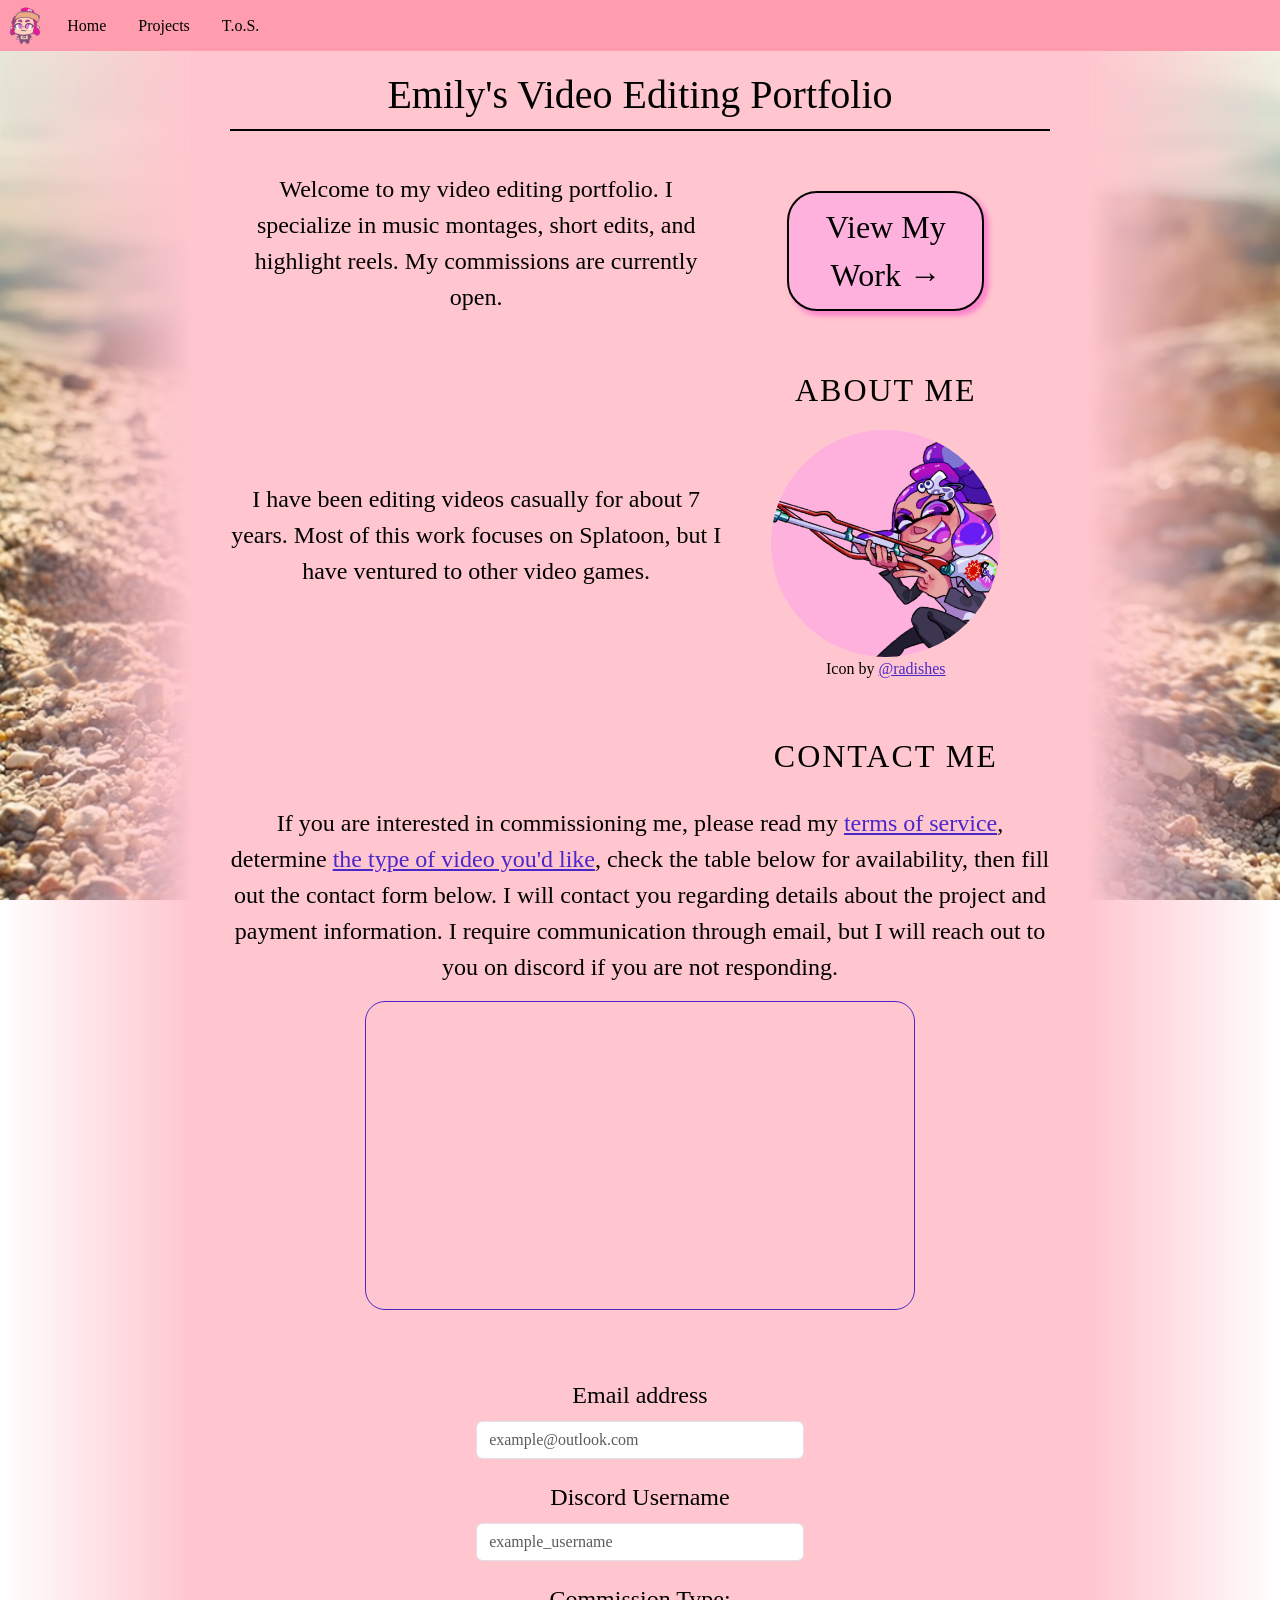
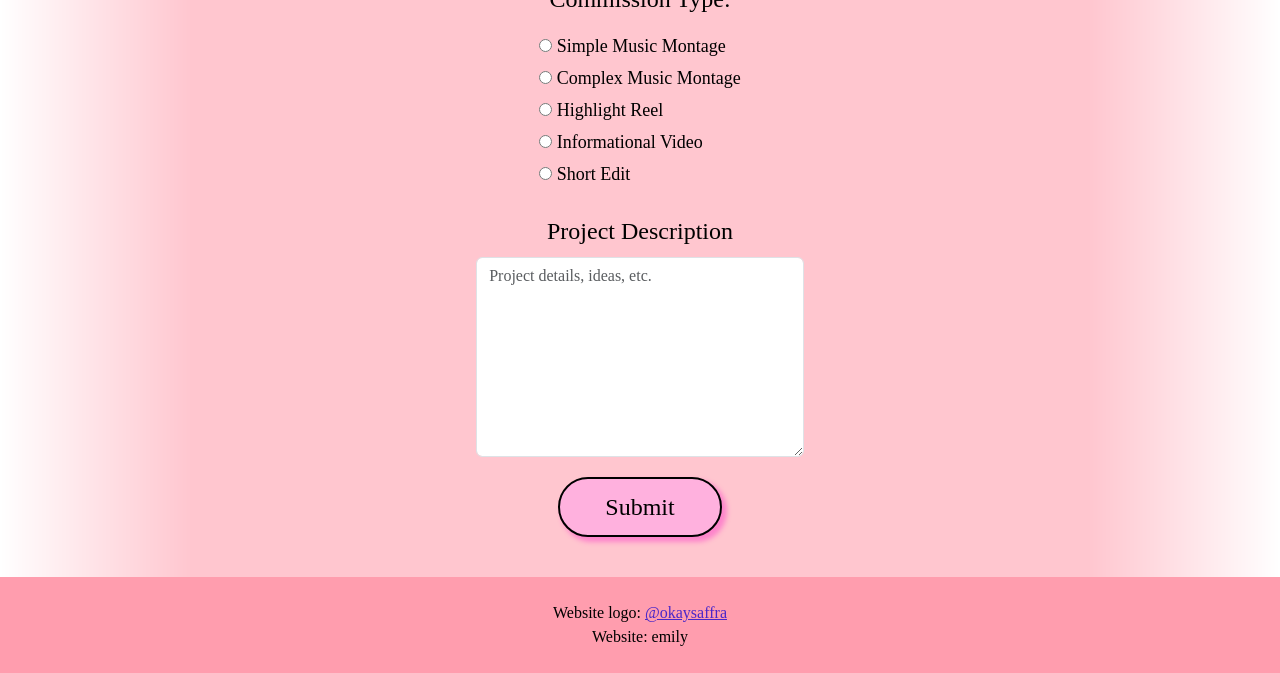
==== index.html @ 86e78cb7 "Initial commit" ====
<!DOCTYPE html>
<html lang="en">
  <head>
    <meta charset="utf-8" />
    <meta name="viewport" content="width=device-width, initial-scale=1" />
    <title>Emily's Portfolio</title>
    <link
      href="https://cdn.jsdelivr.net/npm/bootstrap@5.3.2/dist/css/bootstrap.min.css"
      rel="stylesheet"
      integrity="sha384-T3c6CoIi6uLrA9TneNEoa7RxnatzjcDSCmG1MXxSR1GAsXEV/Dwwykc2MPK8M2HN"
      crossorigin="anonymous"
    />
    <link rel="stylesheet" href="css/stylesheet.css" />
  </head>
  <body>
    <nav>
      <div class="container-fluid" id="nav-container">
        <ul class="nav">
          <li class="nav-item" id="SiteLogo">
            <img src="images/SaffraArtColored.png" alt="Emily Logo" class="nav-icon">
          </li>
          <li class="nav-item">
            <a class="nav-link active" href="index.html">Home</a>
          </li>
          <li class="nav-item">
            <a class="nav-link" href="projects.html">Projects</a>
          </li>
          <li class="nav-item">
            <a class="nav-link" href="terms.html">T.o.S.</a>
          </li>
        </ul>
      </div>
    </nav>

    <div class="body-content">
      <div class="left-block"></div>
      <div class="main-content">
        <h1>Emily's Video Editing Portfolio</h1>
        <p class="line"></p>
        <div id="site-intro">
          <p>Welcome to my video editing portfolio.
            I specialize in music montages, short edits,
            and highlight reels. My commissions are currently open.
          </p>
          <button class="site-button" onclick="window.location.href='projects.html'">View My Work →</button>
        </div>

        <div id="about-me">
          <p></p>
          <h2 id="header">ABOUT ME</h2>

          <p>
            I have been editing videos casually for about 7 years. 
            Most of this work focuses on Splatoon, but I have 
            ventured to other video games.
          </p>
          <img src="images/RadishArtSquiffer.png" id="about-me-image" alt="Image of Emily holding a squiffer">

          <p></p>
          <p id="credit-text">Icon by <a href="https://www.twitter.com/_radishes">@radishes</a></p>
        </div>

        <div id="contact">
          <p></p>
          <h2 id="header">CONTACT ME</h2>
        </div>

        <p id="contact-text">
          If you are interested in commissioning me, please read my <a href="terms.html">terms of service</a>,
          determine <a href="projects.html">the type of video you'd like</a>, check the table below for availability, then fill out the contact form below.
          I will contact you regarding details about the project and payment information.
          I require communication through email, but I will reach out to you on discord
          if you are not responding.
        </p>

        <iframe id="commission-sheet" src="https://docs.google.com/spreadsheets/d/e/2PACX-1vSfqMJmOEPA4BlGHG0s7c3xJvJTo83CSfFviwhsajAjKUHZxOcNJ5gECP0cftumrFjM48ZRYaNTzrAT/pubhtml?gid=0&amp;single=true&amp;widget=true&amp;headers=false"></iframe>
 
        <form name="gform" id="gform">
          <div class="form-element">
            <label for="email" class="form-label">Email address</label>
            <input type="email" class="form-control" name="entry.486751082" id="entry.486751082" placeholder="example@outlook.com" required>
          </div>
          <div class="form-element">
            <label for="discord" class="form-label">Discord Username</label>
            <input type="text" class="form-control" name="entry.1610488872" id="entry.1610488872" placeholder="example_username">
          </div>

          <p style="font-size: x-large;">Commission Type:</p>
          <div class="form-element radio-buttons-grid">
            <p></p>
            <div class="radio-list">
              <label><input type="radio" name="entry.1446007862" value="Simple" required> Simple Music Montage</label><br>
              <label><input type="radio" name="entry.1446007862" value="Complex"> Complex Music Montage</label><br>
              <label><input type="radio" name="entry.1446007862" value="Highlight"> Highlight Reel</label><br>
              <label><input type="radio" name="entry.1446007862" value="Informational"> Informational Video</label><br>
              <label><input type="radio" name="entry.1446007862" value="Short"> Short Edit</label><br>
            </div>
            <p></p>
          </div>
          
          <div class="form-element">
            <label for="description" class="form-label">Project Description</label><br>
            <textarea class="form-control" name="entry.445112863" id="entry.445112863" placeholder="Project details, ideas, etc." required></textarea>
          </div>

          <div class="form-element">
            <button type="submit" class="commission-button">Submit</button>
          </div>
        </form>

        <div id="form-status"></div>
      </div>
      <div class="right-block"></div>

    </div>

    <footer>
      <div class="container-fluid" id="footer-container">
        <p>Website logo: <a href="https://www.twitter.com/okaysaffra">@okaysaffra</a><br>
          Website: emily
        </p>
      </div>
    </footer>

    <script src="scripts/form_submission.js"></script>
  </body>
</html>
---- css/stylesheet.css ----
body {
    background-image: url("../images/bg.png");
    background-repeat: no-repeat;
    background-position: center;
    background-size: cover;
    background-attachment: fixed;
    color: black;
    height: 100vh;
}

a {
    color: rgb(74, 39, 201);
}

a:hover {
    color: rgba(74, 39, 201, 0.534);
}

@font-face {
    font-family: 'Splatoon2';
    src: '/fonts/Splatoon2.otf';
}

@font-face {
    font-family: 'Splatoon1';
    src: '/fonts/Splatoon1.otf';
}

.nav {
    display: flex;
    align-items: center;
    background-color: rgb(255, 157, 174);
}

.nav-link {
    color: black;
    font-family: 'Splatoon1';
}

#nav-container {
    margin: 0%;
    padding: 0%;
}

a.nav-link:hover {
    color: black;
    background-color: rgb(255, 72, 102);
}

#SiteLogo {
    display: flex;
    width: 4%;
    min-width: 36px;
    min-height: 24px;
    padding: 0.5%;
}

#SiteLogo img {
    display: block;
    max-width: 100%;
    height: auto;
}

footer {
    display: flex;
    align-items: center;
    justify-content: center;
    background-color: rgb(255, 157, 174);
    padding: 3%;
    min-height: 48px;
    max-height: 96px;
    margin-top: auto;
}

#footer-container {
    margin: 0%;
    padding: 0%;
    display: flex;
    align-items: center;
    justify-content: center;
}

footer p {
    margin: 0;
    text-align: center;
    font-family: 'Splatoon2';
}

.body-content {
    display: grid;
    grid-template-columns: 10% 80% 10%;
    justify-content: center;
    align-items: center;
    text-align: center;
    flex-direction: column;
    background-color: rgb(255, 198, 207);
    -webkit-mask-image: linear-gradient(to right, transparent, rgb(255, 198, 207) 15%, rgb(255, 198, 207) 85%, transparent);
    mask-image: linear-gradient(to right, transparent, rgb(255, 198, 207) 15%, rgb(255, 198, 207) 85%, transparent);
}

.body-content p {
    font-family: 'Splatoon2';
}

.main-content {
    padding: 0 10%;
}

h1 {
    font-family: 'Splatoon2';
    margin-top: 20px;
}

.line {
    border-top: 2px solid black;
    margin-top: 10px;
}

#site-intro {
    display: grid;
    font-size: x-large;
    grid-template-columns: 60% 40%;
    place-items: center;
    margin-top: 40px;
    margin-bottom: 40px;
}

.site-button {
    font-family: 'Splatoon2';
    font-size: xx-large;
    padding: 10px 20px;
    background-color: rgb(255, 177, 222);
    border: 2px solid rgb(0, 0, 0);
    cursor: pointer;
    width: 60%;
    max-height: 200px;
    min-width: 100px;
    border-radius: 30px;
    box-shadow: 4px 4px 5px 1px rgb(253, 132, 203);
}

button.site-button:hover {
    color: black;
    background-color: rgb(189, 133, 165);
}

#about-me {
    display: grid;
    place-items: center;
    grid-template-columns: 60% 40%;
    margin-top: 40px;
    margin-bottom: 40px;
    font-size: x-large;
}

#header {
    font-family: 'Splatoon2';
    font-size: xx-large;
    letter-spacing: 2px;
    margin-bottom: 20px;
}

#about-me-image {
    width: 70%;
    border-radius: 50%;
    background-color: rgb(255, 177, 222);
}

#credit-text {
    font-size: medium;
}

#contact {
    display: grid;
    place-items: center;
    grid-template-columns: 60% 40%;
    margin-top: 40px;
    margin-bottom: 10px;
}

#contact-text {
    font-size: x-large;
}

#commission-sheet {
    width: 550px;
    min-height: 200px;
}

form {
    margin-top: 40px;
    margin-bottom: 40px;
    font-family: "Splatoon2";
}

.form-element {
    margin-bottom: 20px;
}

.form-label {
    font-size: x-large;
}

.form-control {
    width: 40%;
    margin: 0 auto;
}

.radio-buttons-grid {
    display: grid;
    grid-template-columns: 20% 60% 20%;
    place-items: center;
}

.radio-list {
    display: inline-block;
    text-align: left;
    font-size: large;
}

.radio-list label {
    margin-bottom: 5px;
}

textarea {
    height: 200px;
}

#description {
    width: 60%;
    min-width: 200px;
    min-height: 200px;
}

.commission-button {
    font-family: 'Splatoon2';
    font-size: x-large;
    padding: 10px 20px;
    background-color: rgb(255, 177, 222);
    border: 2px solid rgb(0, 0, 0);
    cursor: pointer;
    width: 20%;
    max-height: 200px;
    min-width: 100px;
    border-radius: 30px;
    box-shadow: 4px 4px 5px 1px rgb(253, 132, 203);
}

button.site-button:hover {
    color: black;
    background-color: rgb(189, 133, 165);
}

.terms-text {
    font-size: x-large;
    margin-bottom: 20px;
}

#terms-content {
    min-height: 800px;
    align-items: flex-start;
}

#projects-content {
    min-height: 900px;
    align-items: flex-start;
}

.project-types1 {
    display: grid;
    grid-template-columns: 30% 40% 30%;
    place-items: center;
    margin-bottom: 20px;
}

.project-types2 {
    display: grid;
    grid-template-columns: 50% 50%;
    place-items: center;
}

.project-thumbnail {
    width: 100%;
    display: block;
    height: auto;
}

.thumbnail-wrapper {
    position: relative;
    width: 90%;
    margin: 0 auto;
    border: 1px solid rgb(74, 39, 201);
    border-radius: 20px;
    overflow: hidden;
}

.thumbnail-description {
    position: absolute;
    inset: 0;
    margin: 0;
    background-color: rgba(0, 0, 0, 0.8);
    color: rgb(235, 235, 235);
    visibility: hidden;
    opacity: 0;
    transition: opacity 0.3s ease;
    display: flex;
    align-items: center;
    justify-content: center;
    text-align: center;
    font-size: x-large;
    box-sizing: border-box;
}

.thumbnail-wrapper:hover .thumbnail-description {
    visibility: visible;
    opacity: 1;
}

.thumbnail-header {
    font-family: 'Splatoon2';
    font-size: medium;
    display: none;
}

#type-info {
    font-size: xx-large;
    margin-top: 20px;
}

.feature-list {
    font-size: x-large;
    margin: 0;
    padding: 0;
}

.one-video-displays,
.two-video-displays,
.three-video-displays {
    display: grid;
    margin-top: 20px;
    width: 100%;
    place-items: center;
}

.two-video-displays {
    grid-template-columns: 50% 50%;
}

.three-video-displays {
    grid-template-columns: repeat(3, 1fr);
}

iframe {
    width: 90%;
    border-radius: 20px;
    aspect-ratio: 16/9;
    border: 1px solid rgb(74, 39, 201);
    margin-bottom: 20px;
}

#youtube-link {
    font-size: x-large;
    margin-top: 20px;
    margin-bottom: 30px;
}

.page-side {
    display: flex;
    justify-content: center;
    align-items: center;
    flex-direction: column;
    background-color: rgb(74, 39, 201);
}

@media screen and (max-width: 1000px) {
    .thumbnail-description {
        font-size: large;
    }

    .commission-button {
        font-size: medium
    }

    textarea {
        height: 300px;
    }

    #commission-sheet {
        width: 300px;
    }
}

@media screen and (max-width: 768px) {
    .thumbnail-header {
        display: block;
    }

    .thumbnail-description {
        font-size: medium;
    }

    .feature-list {
        font-size: large;
    }

    #commission-sheet {
        width: 250px;
    }
}
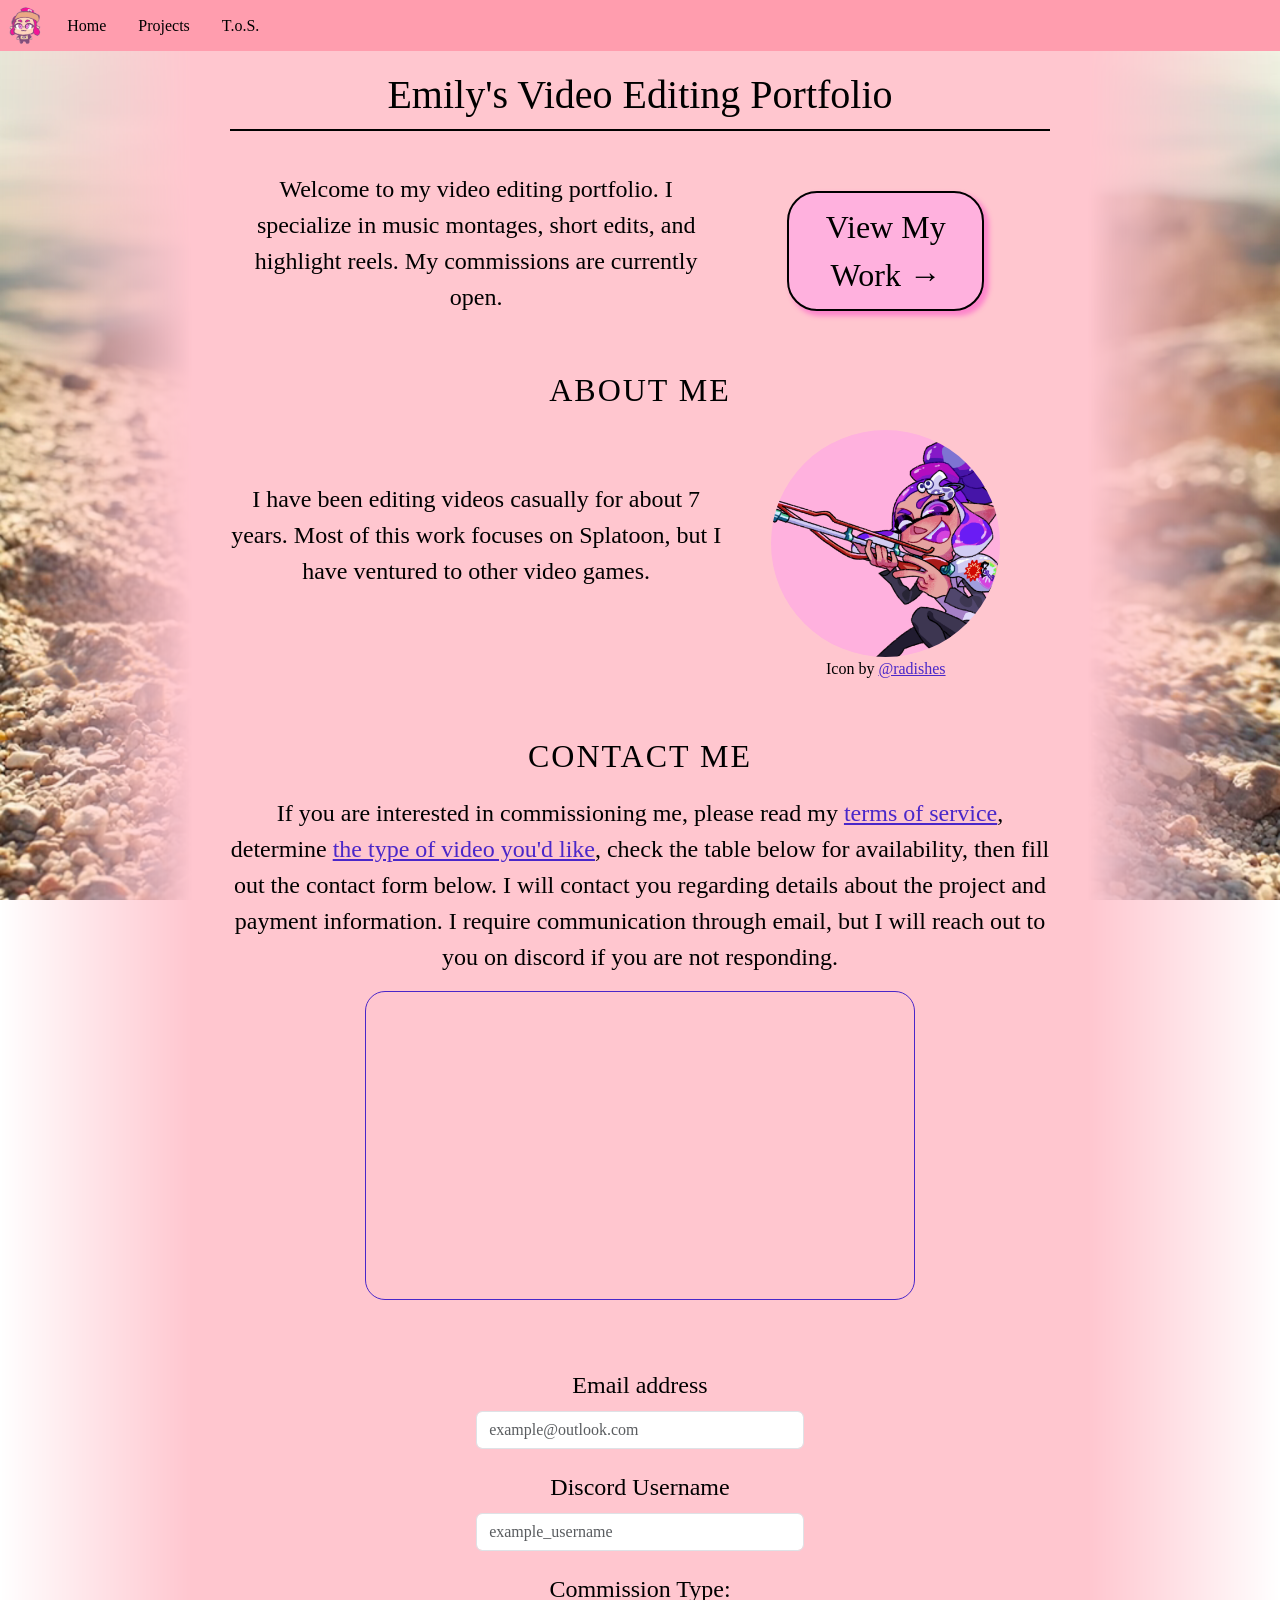
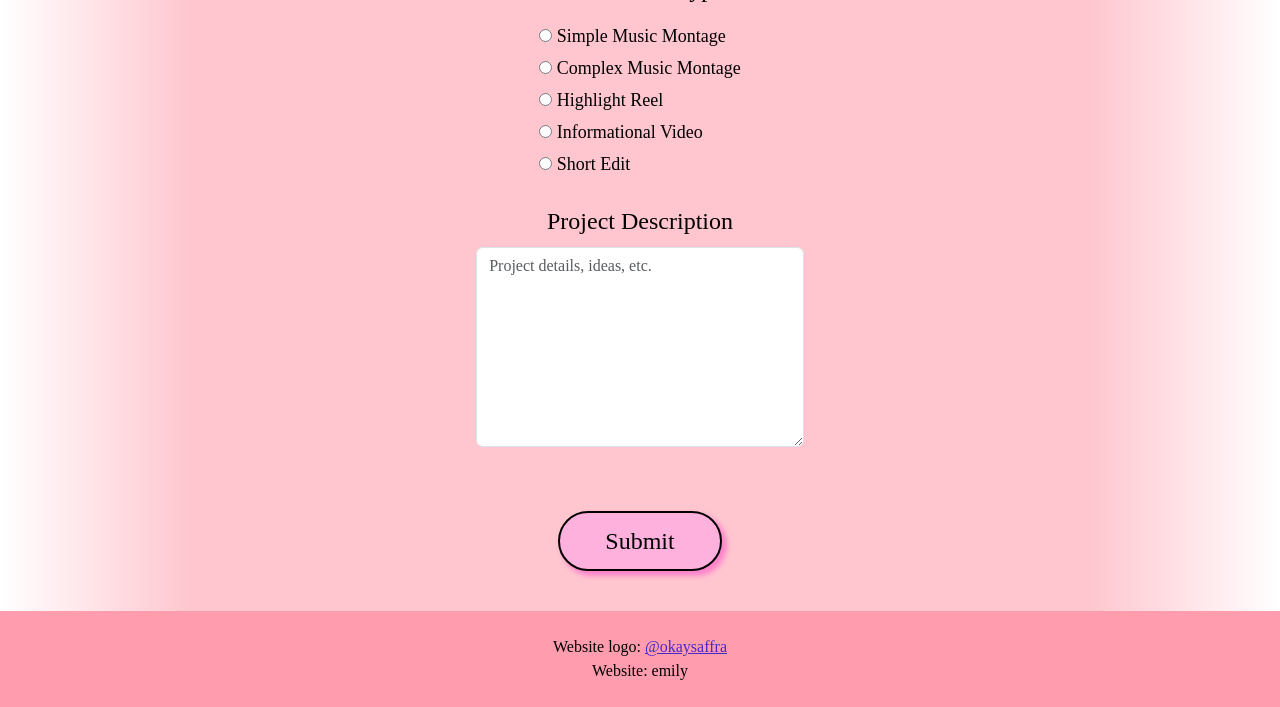
==== commit 5bafe006: "Fixes for mobile display by changing certain grid elements to display: block depending on viewport w" ====
--- a/index.html
+++ b/index.html
@@ -45,25 +45,24 @@
           <button class="site-button" onclick="window.location.href='projects.html'">View My Work →</button>
         </div>
 
-        <div id="about-me">
-          <p></p>
+        <div>
           <h2 id="header">ABOUT ME</h2>
 
-          <p>
-            I have been editing videos casually for about 7 years. 
-            Most of this work focuses on Splatoon, but I have 
-            ventured to other video games.
-          </p>
-          <img src="images/RadishArtSquiffer.png" id="about-me-image" alt="Image of Emily holding a squiffer">
+          <div id="about-me">
+            <p>
+              I have been editing videos casually for about 7 years. 
+              Most of this work focuses on Splatoon, but I have 
+              ventured to other video games.
+            </p>
+            <img src="images/RadishArtSquiffer.png" id="about-me-image" alt="Image of Emily holding a squiffer">
 
-          <p></p>
-          <p id="credit-text">Icon by <a href="https://www.twitter.com/_radishes">@radishes</a></p>
+            <p></p>
+            <p id="credit-text">Icon by <a href="https://www.twitter.com/_radishes">@radishes</a></p>
+          </div>
+          
         </div>
 
-        <div id="contact">
-          <p></p>
-          <h2 id="header">CONTACT ME</h2>
-        </div>
+        <h2 id="header">CONTACT ME</h2>
 
         <p id="contact-text">
           If you are interested in commissioning me, please read my <a href="terms.html">terms of service</a>,
@@ -103,12 +102,22 @@
             <textarea class="form-control" name="entry.445112863" id="entry.445112863" placeholder="Project details, ideas, etc." required></textarea>
           </div>
 
+          <div class="form-element" id="website-form">
+            <label for="website" class="form-label" id="website" tabindex="-1" aria-hidden="true">Website</label><br>
+            <input type="text" class="form-control" name="website" id="website" placeholder="www.domain.com" tabindex="-1" aria-hidden="true">
+          </div>
+
           <div class="form-element">
-            <button type="submit" class="commission-button">Submit</button>
+            <button type="button" id="submit-contact-button" class="commission-button">Submit</button>
           </div>
         </form>
 
-        <div id="form-status"></div>
+        <div id="form-modal" class="modal">
+          <div id="form-status">
+            <div id="modal-text"></div>
+          </div>
+        </div>
+        
       </div>
       <div class="right-block"></div>
 
--- a/css/stylesheet.css
+++ b/css/stylesheet.css
@@ -148,7 +148,6 @@
     display: grid;
     place-items: center;
     grid-template-columns: 60% 40%;
-    margin-top: 40px;
     margin-bottom: 40px;
     font-size: x-large;
 }
@@ -162,20 +161,13 @@
 
 #about-me-image {
     width: 70%;
+    min-width: 150px;
     border-radius: 50%;
     background-color: rgb(255, 177, 222);
 }
 
 #credit-text {
     font-size: medium;
-}
-
-#contact {
-    display: grid;
-    place-items: center;
-    grid-template-columns: 60% 40%;
-    margin-top: 40px;
-    margin-bottom: 10px;
 }
 
 #contact-text {
@@ -203,6 +195,7 @@
 
 .form-control {
     width: 40%;
+    min-width: 250px;
     margin: 0 auto;
 }
 
@@ -230,6 +223,10 @@
     width: 60%;
     min-width: 200px;
     min-height: 200px;
+}
+
+#website {
+    display: none;
 }
 
 .commission-button {
@@ -246,9 +243,55 @@
     box-shadow: 4px 4px 5px 1px rgb(253, 132, 203);
 }
 
-button.site-button:hover {
+button.commission-button:hover {
     color: black;
     background-color: rgb(189, 133, 165);
+}
+
+.modal {
+    display: none;
+    position: fixed;
+    z-index: 1;
+    left: 0;
+    top: 0;
+    width: 100%;
+    height: 100%;
+    overflow: auto;
+    background-color: rgb(0, 0, 0);
+    background-color: rgba(0, 0, 0, 0.8);
+}
+
+#form-status {
+    background-color: rgb(255, 198, 206);
+    margin: 15% auto;
+    padding: 20px;
+    font-size: x-large;
+    border: 2px solid rgb(74, 39, 201);
+    border-radius: 20px;
+    width: 30%;
+    height: 30%;
+    min-height: 200px;
+}
+
+#modal-text {
+    display: flex;
+    justify-content: center;
+    align-items: center;
+    height: 100%;
+}
+
+.close {
+    color: rgb(74, 39, 201);
+    float: right;
+    font-size: 40px;
+    font-weight: bold;
+}
+
+.close:hover,
+.close:focus {
+    color: black;
+    text-decoration: none;
+    cursor: pointer;
 }
 
 .terms-text {
@@ -388,6 +431,17 @@
     #commission-sheet {
         width: 300px;
     }
+
+    #form-status {
+        width: 45%;
+        height: 30%;
+    }
+
+    .one-video-displays,
+    .two-video-displays,
+    .three-video-displays {
+        display: block;
+    }
 }
 
 @media screen and (max-width: 768px) {
@@ -406,4 +460,17 @@
     #commission-sheet {
         width: 250px;
     }
+
+    #form-status {
+        width: 60%;
+        height: 30%;
+    }
+
+    #about-me {
+        display: block;
+    }
+
+    #site-intro {
+        display: block;
+    }
 }
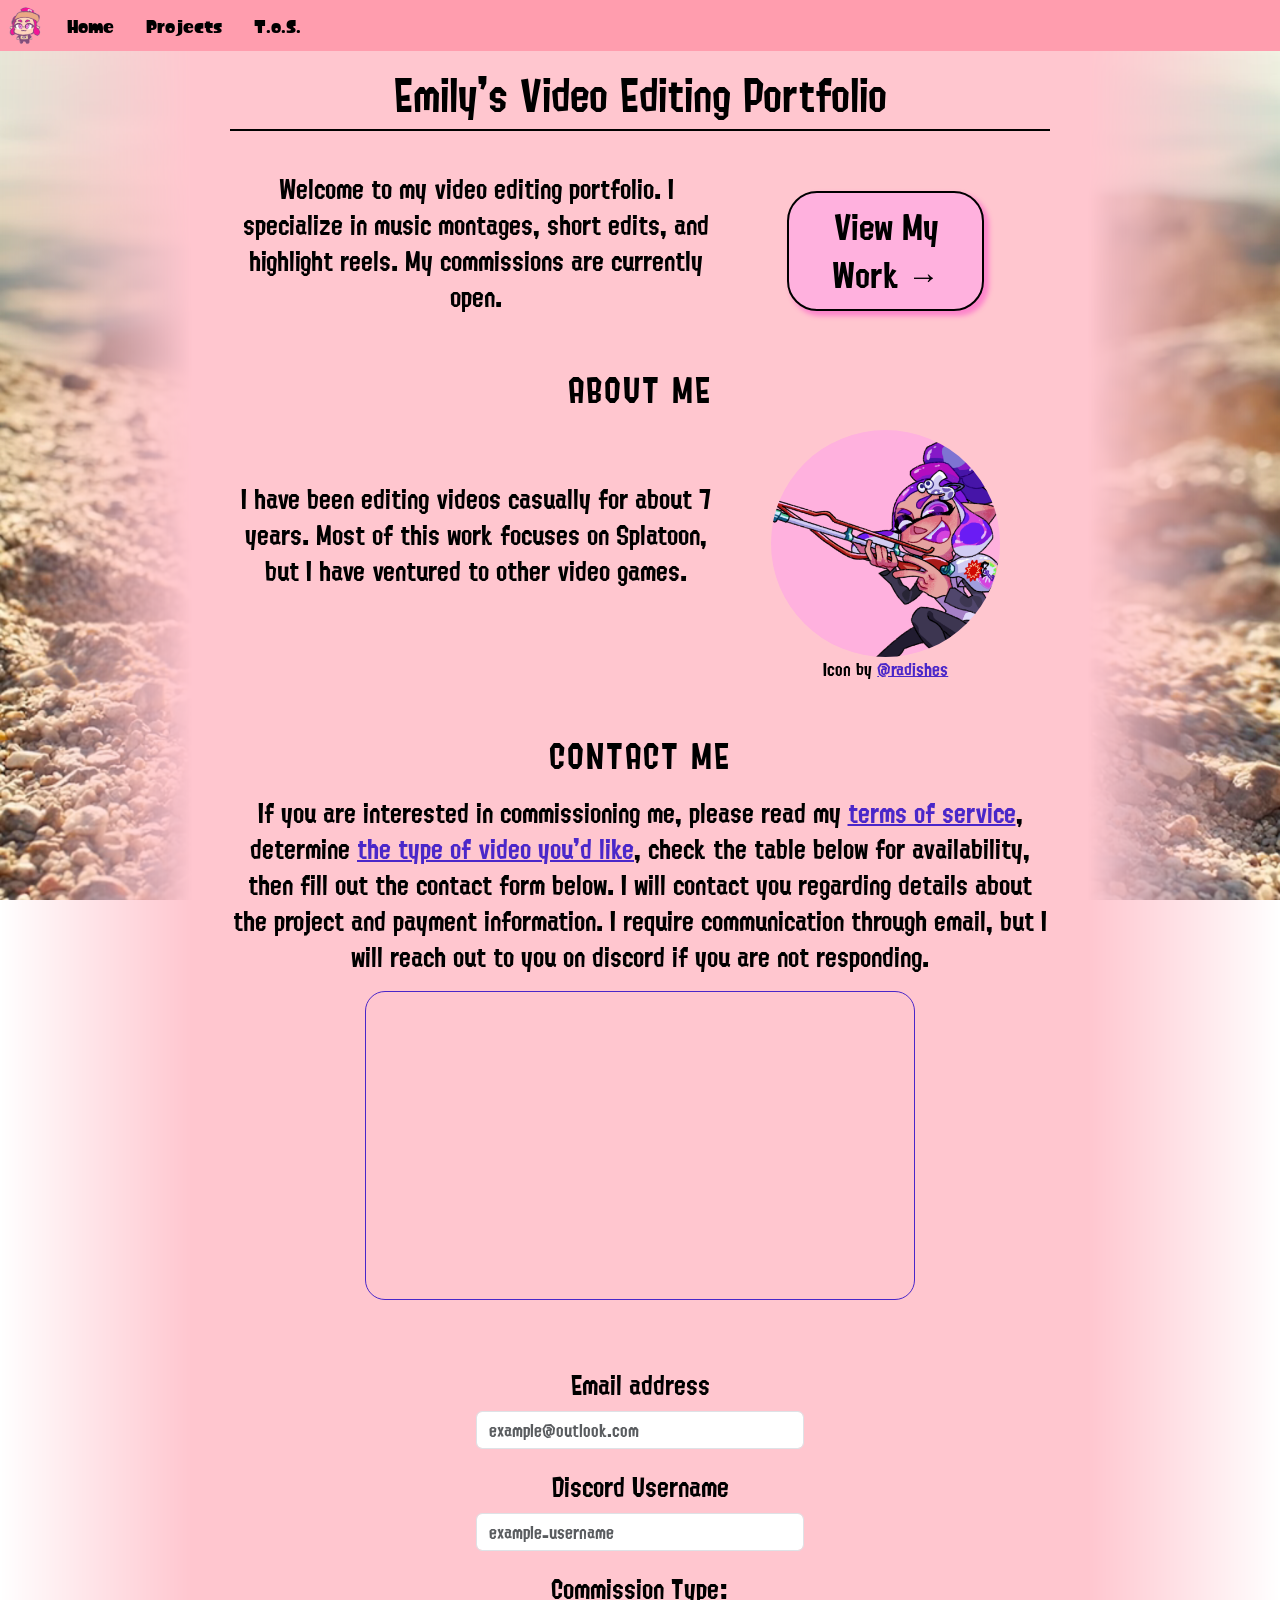
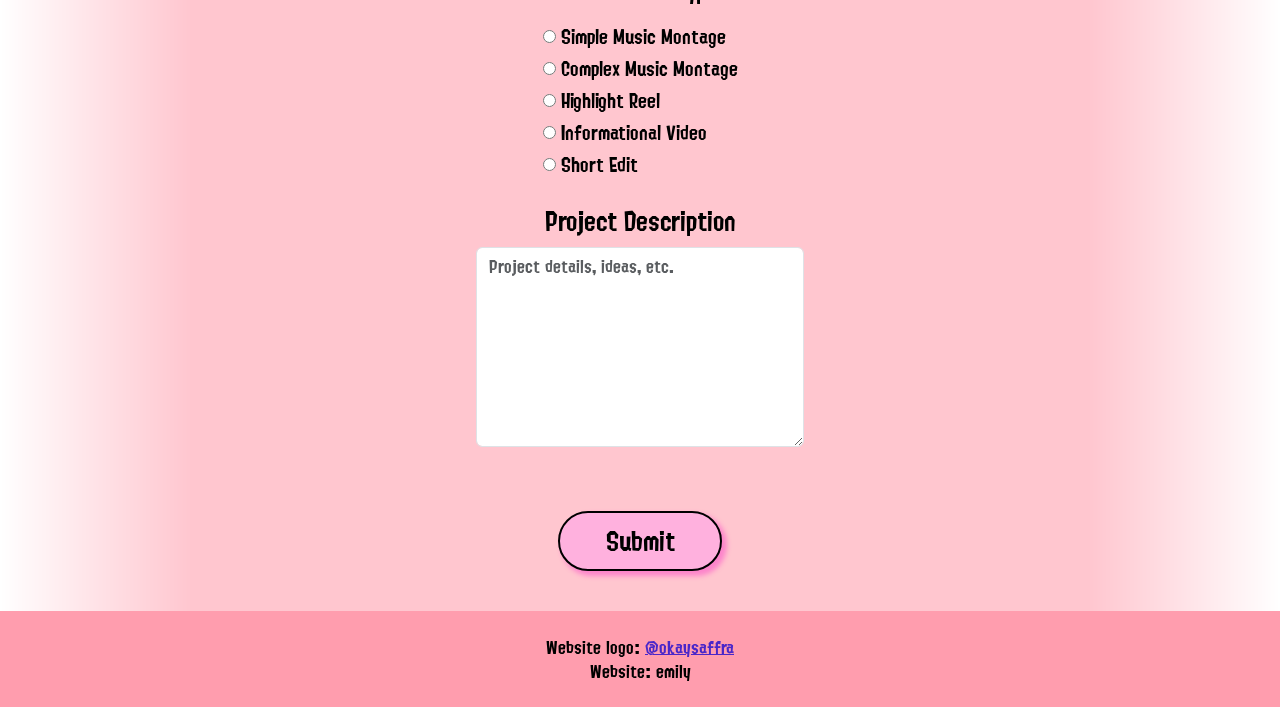
==== commit 7bc25eea: "Changed submit button's type from button to submit." ====
--- a/index.html
+++ b/index.html
@@ -76,11 +76,11 @@
  
         <form name="gform" id="gform">
           <div class="form-element">
-            <label for="email" class="form-label">Email address</label>
+            <label for="entry.486751082" class="form-label">Email address</label>
             <input type="email" class="form-control" name="entry.486751082" id="entry.486751082" placeholder="example@outlook.com" required>
           </div>
           <div class="form-element">
-            <label for="discord" class="form-label">Discord Username</label>
+            <label for="entry.1610488872" class="form-label">Discord Username</label>
             <input type="text" class="form-control" name="entry.1610488872" id="entry.1610488872" placeholder="example_username">
           </div>
 
@@ -98,7 +98,7 @@
           </div>
           
           <div class="form-element">
-            <label for="description" class="form-label">Project Description</label><br>
+            <label for="entry.445112863" class="form-label">Project Description</label><br>
             <textarea class="form-control" name="entry.445112863" id="entry.445112863" placeholder="Project details, ideas, etc." required></textarea>
           </div>
 
@@ -108,7 +108,7 @@
           </div>
 
           <div class="form-element">
-            <button type="button" id="submit-contact-button" class="commission-button">Submit</button>
+            <button type="submit" id="submit-contact-button" class="commission-button">Submit</button>
           </div>
         </form>
 
--- a/css/stylesheet.css
+++ b/css/stylesheet.css
@@ -1,3 +1,19 @@
+@font-face {
+    font-family: 'Splatoon1';
+    src: url('../fonts/splatoon1-webfont.woff2') format('woff2'),
+        url('../fonts/splatoon1-webfont.woff') format('woff');
+    font-weight: normal;
+    font-style: normal;
+}
+
+@font-face {
+    font-family: 'Splatoon2';
+    src: url('../fonts/splatoon2-webfont.woff2') format('woff2'),
+        url('../fonts/splatoon2-webfont.woff') format('woff');
+    font-weight: normal;
+    font-style: normal;
+}
+
 body {
     background-image: url("../images/bg.png");
     background-repeat: no-repeat;
@@ -16,16 +32,6 @@
     color: rgba(74, 39, 201, 0.534);
 }
 
-@font-face {
-    font-family: 'Splatoon2';
-    src: '/fonts/Splatoon2.otf';
-}
-
-@font-face {
-    font-family: 'Splatoon1';
-    src: '/fonts/Splatoon1.otf';
-}
-
 .nav {
     display: flex;
     align-items: center;
@@ -129,6 +135,7 @@
     font-family: 'Splatoon2';
     font-size: xx-large;
     padding: 10px 20px;
+    color: black !important;
     background-color: rgb(255, 177, 222);
     border: 2px solid rgb(0, 0, 0);
     cursor: pointer;
@@ -233,6 +240,7 @@
     font-family: 'Splatoon2';
     font-size: x-large;
     padding: 10px 20px;
+    color: black !important;
     background-color: rgb(255, 177, 222);
     border: 2px solid rgb(0, 0, 0);
     cursor: pointer;
